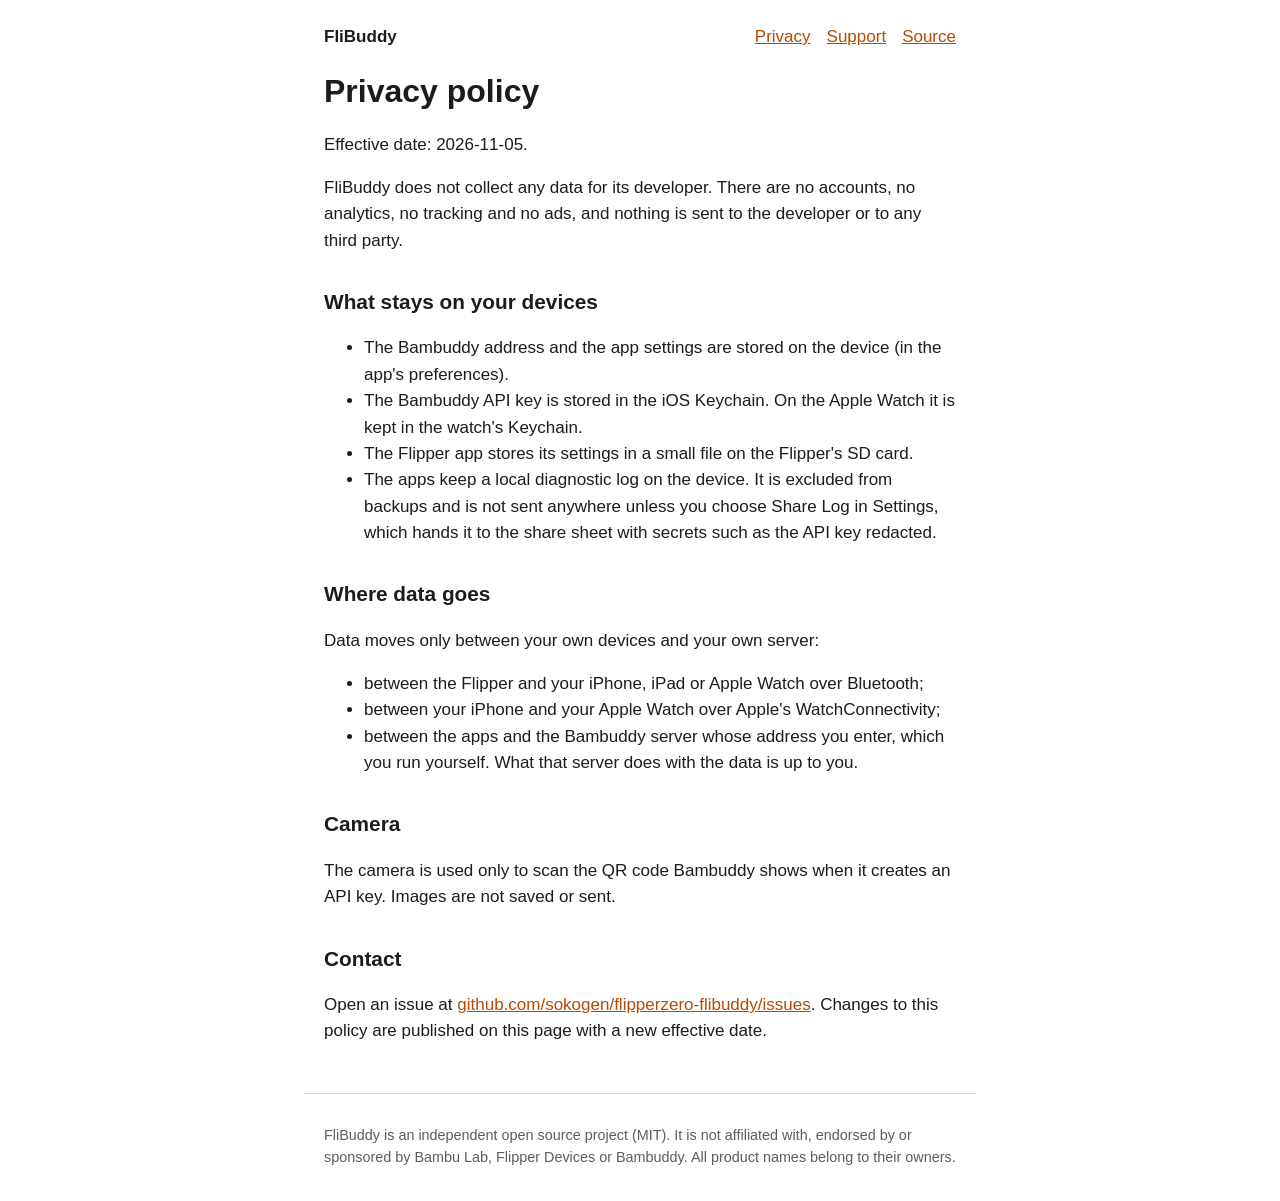
==== site/privacy/index.html @ 74cf998d "Site: landing, privacy and support pages for GitHub Pages The apps, the Flipper Get app QR and App S" ====
<!DOCTYPE html>
<html lang="en">
<head>
<meta charset="utf-8">
<meta name="viewport" content="width=device-width, initial-scale=1">
<title>FliBuddy privacy policy</title>
<meta name="description" content="What data the FliBuddy apps handle: none is collected by the developer.">
<link rel="icon" href="../icon.png">
<link rel="stylesheet" href="../style.css">
</head>
<body>
<header>
<a class="brand" href="../">FliBuddy</a>
<nav><a href="../privacy/">Privacy</a><a href="../support/">Support</a><a href="https://github.com/sokogen/flipperzero-flibuddy">Source</a></nav>
</header>
<main>
<h1>Privacy policy</h1>
<p>Effective date: 2026-11-05.</p>

<p>FliBuddy does not collect any data for its developer. There are no accounts, no analytics, no tracking and no ads, and nothing is sent to the developer or to any third party.</p>

<h2>What stays on your devices</h2>
<ul>
<li>The Bambuddy address and the app settings are stored on the device (in the app's preferences).</li>
<li>The Bambuddy API key is stored in the iOS Keychain. On the Apple Watch it is kept in the watch's Keychain.</li>
<li>The Flipper app stores its settings in a small file on the Flipper's SD card.</li>
<li>The apps keep a local diagnostic log on the device. It is excluded from backups and is not sent anywhere unless you choose Share Log in Settings, which hands it to the share sheet with secrets such as the API key redacted.</li>
</ul>

<h2>Where data goes</h2>
<p>Data moves only between your own devices and your own server:</p>
<ul>
<li>between the Flipper and your iPhone, iPad or Apple Watch over Bluetooth;</li>
<li>between your iPhone and your Apple Watch over Apple's WatchConnectivity;</li>
<li>between the apps and the Bambuddy server whose address you enter, which you run yourself. What that server does with the data is up to you.</li>
</ul>

<h2>Camera</h2>
<p>The camera is used only to scan the QR code Bambuddy shows when it creates an API key. Images are not saved or sent.</p>

<h2>Contact</h2>
<p>Open an issue at <a href="https://github.com/sokogen/flipperzero-flibuddy/issues">github.com/sokogen/flipperzero-flibuddy/issues</a>. Changes to this policy are published on this page with a new effective date.</p>
</main>
<footer>
<p>FliBuddy is an independent open source project (MIT). It is not affiliated with, endorsed by or sponsored by Bambu Lab, Flipper Devices or Bambuddy. All product names belong to their owners.</p>
</footer>
</body>
</html>
---- site/style.css ----
:root {
  color-scheme: light dark;
  --bg: #ffffff;
  --fg: #1c1c1e;
  --muted: #5c5c61;
  --accent: #b84a00;
  --line: #d9d9de;
  --card: #f5f5f7;
}
@media (prefers-color-scheme: dark) {
  :root {
    --bg: #111113;
    --fg: #f2f2f4;
    --muted: #a1a1a8;
    --accent: #ff9a4d;
    --line: #2e2e33;
    --card: #1b1b1e;
  }
}
* { box-sizing: border-box; }
body {
  margin: 0;
  background: var(--bg);
  color: var(--fg);
  font: 17px/1.55 -apple-system, BlinkMacSystemFont, "Segoe UI", Helvetica, Arial, sans-serif;
}
main, header, footer { max-width: 42rem; margin: 0 auto; padding: 0 1.25rem; }
header { padding-top: 1.5rem; display: flex; gap: 1rem; flex-wrap: wrap; align-items: baseline; }
header a.brand { font-weight: 700; color: var(--fg); text-decoration: none; margin-right: auto; }
nav a { margin-left: 1rem; }
a { color: var(--accent); }
h1 { font-size: 2rem; line-height: 1.2; }
h2 { margin-top: 2rem; font-size: 1.3rem; }
.hero { display: flex; gap: 1.25rem; align-items: center; margin: 2rem 0 1rem; }
.hero img { width: 96px; height: 96px; border-radius: 22px; flex: none; }
.hero h1 { margin: 0 0 .25rem; }
.hero p { margin: 0; color: var(--muted); }
.cards { display: grid; gap: .75rem; grid-template-columns: repeat(auto-fit, minmax(14rem, 1fr)); padding: 0; list-style: none; }
.cards li { background: var(--card); border: 1px solid var(--line); border-radius: 12px; padding: .9rem 1rem; }
.cards strong { display: block; }
.soon { color: var(--muted); }
footer { margin: 3rem auto 2rem; color: var(--muted); font-size: .9rem; border-top: 1px solid var(--line); padding-top: 1rem; }
code { background: var(--card); padding: .1em .35em; border-radius: 4px; }
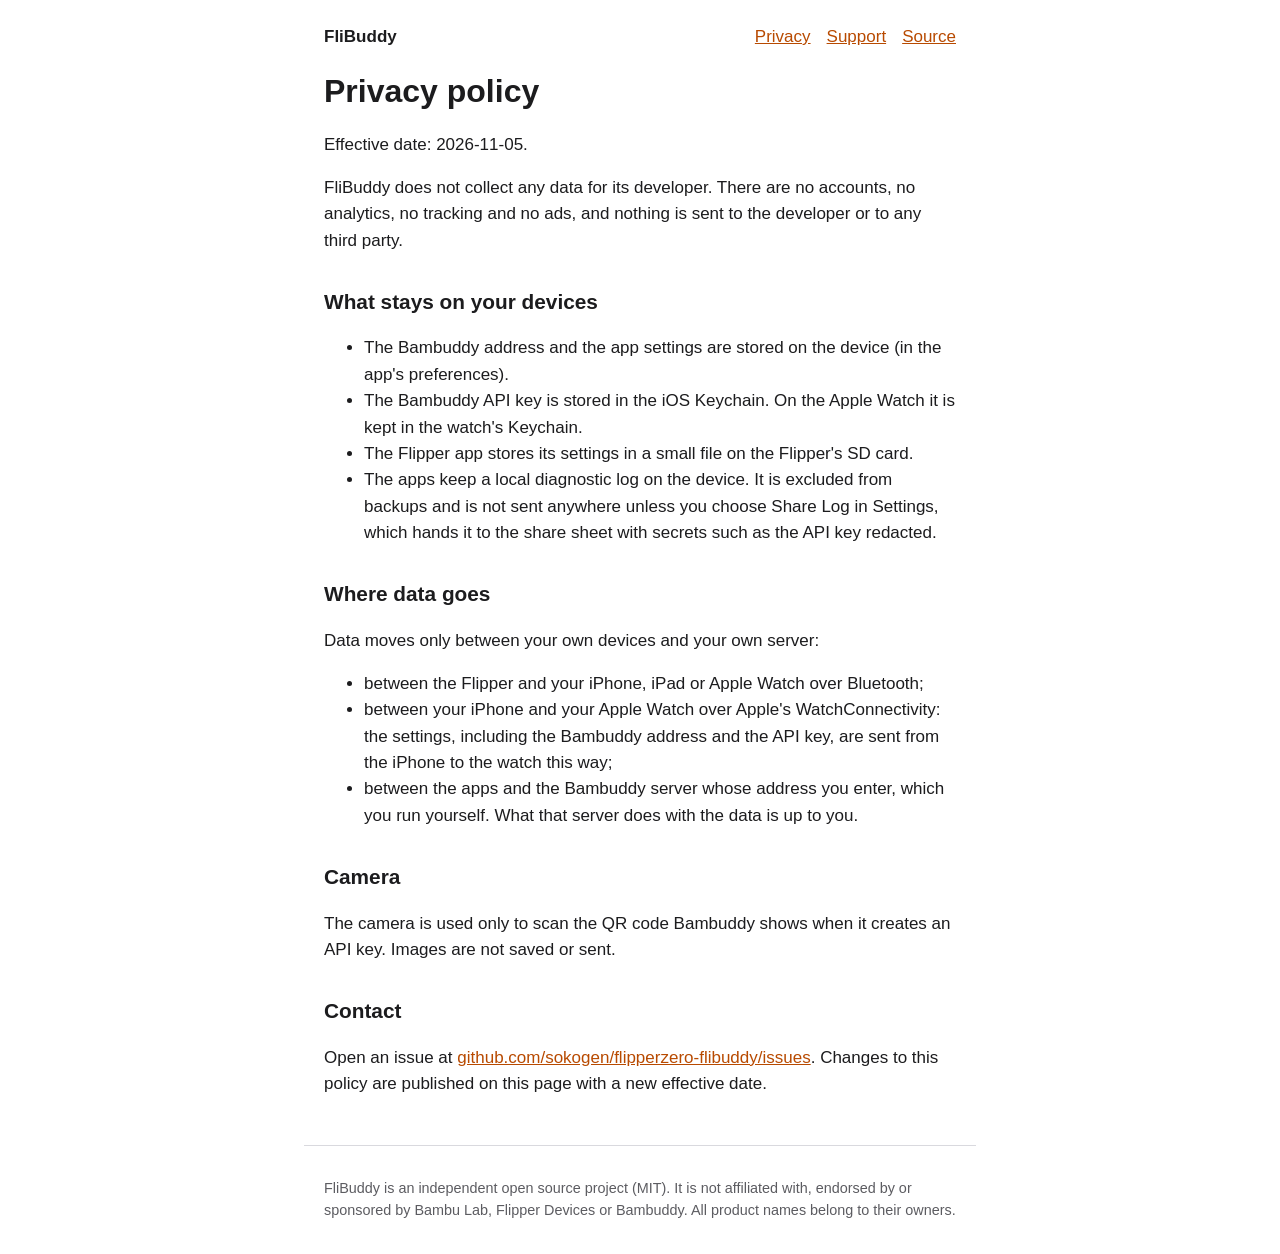
==== commit 66e4e014: "Docs: align the specs and READMEs with the 1.0 release Flipper UI spec: Not in Bambuddy / Add / Link" ====
--- a/site/privacy/index.html
+++ b/site/privacy/index.html
@@ -31,7 +31,7 @@
 <p>Data moves only between your own devices and your own server:</p>
 <ul>
 <li>between the Flipper and your iPhone, iPad or Apple Watch over Bluetooth;</li>
-<li>between your iPhone and your Apple Watch over Apple's WatchConnectivity;</li>
+<li>between your iPhone and your Apple Watch over Apple's WatchConnectivity: the settings, including the Bambuddy address and the API key, are sent from the iPhone to the watch this way;</li>
 <li>between the apps and the Bambuddy server whose address you enter, which you run yourself. What that server does with the data is up to you.</li>
 </ul>
 
